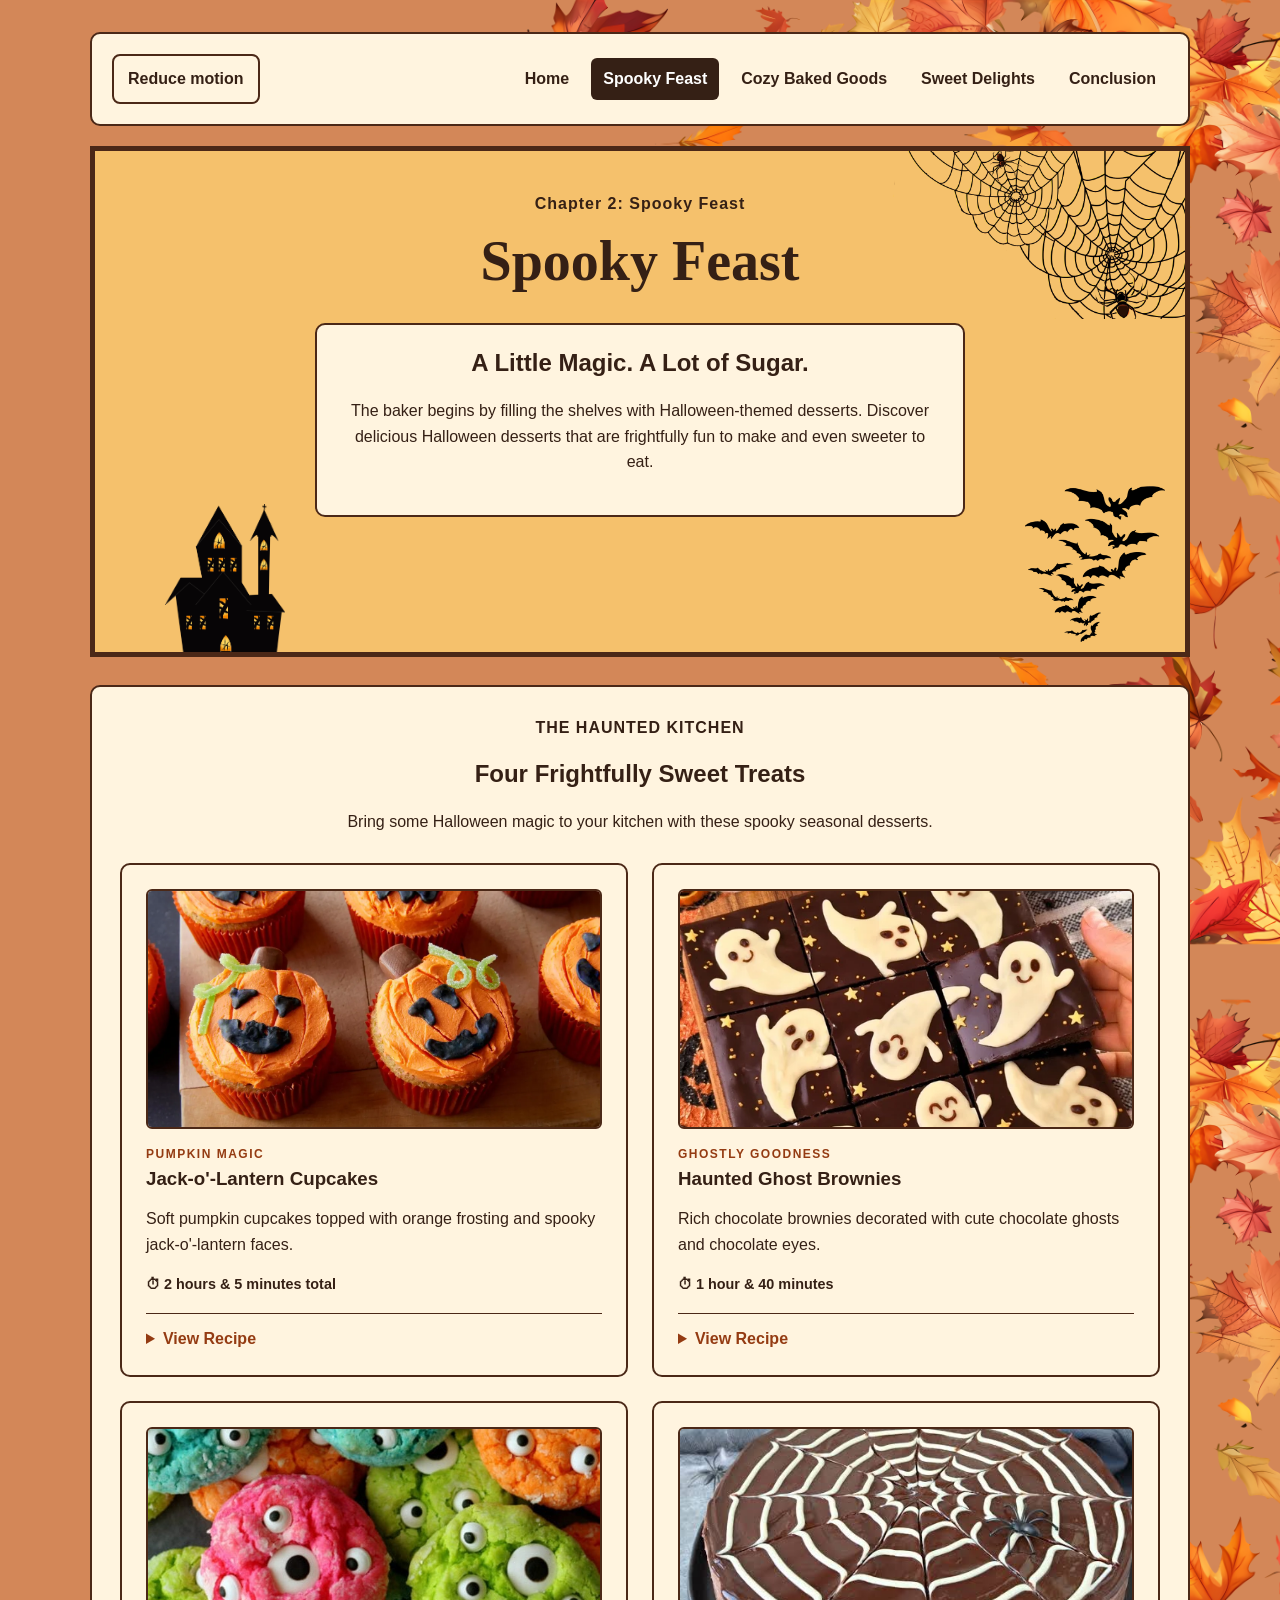
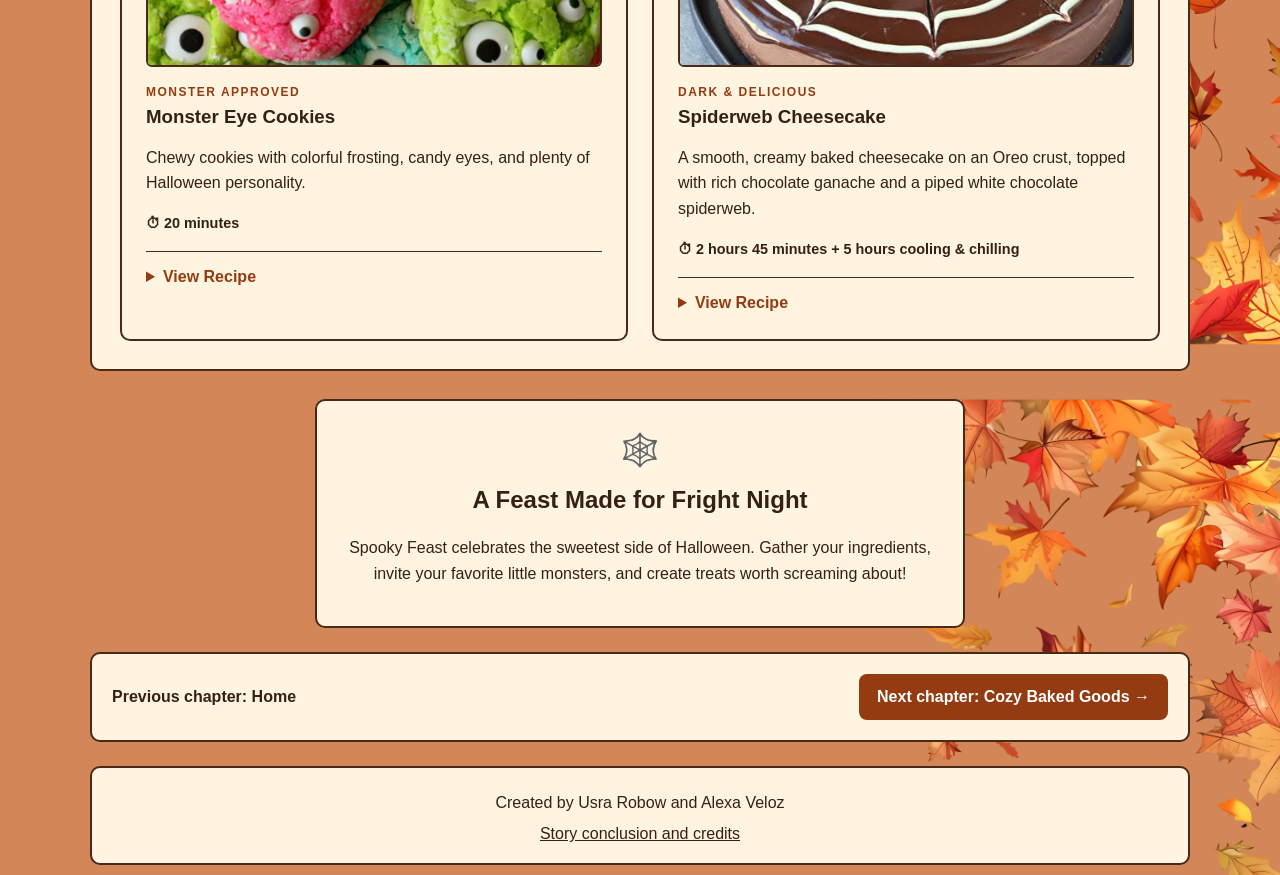
==== spooky_feast.html @ 93a1e476 "Updated code This HTML file introduces a new page titled 'Spooky Feast' featuring Halloween dessert " ====
<!DOCTYPE html>
<html lang="en">
<head>
  <meta charset="UTF-8">
  <meta name="viewport" content="width=device-width, initial-scale=1.0">
  <meta name="description" content="Discover delicious Halloween desserts that are frightfully fun to make and even sweeter to eat.">

  <title>Fall Recipe Studio | Spooky Feast</title>
  <link rel="stylesheet" href="styles.css">
</head>

<body class="home-page">
  <a class="skip-link" href="#main-content">Skip to main content</a>

  <!-- Reduce motion checkbox -->
  <input type="checkbox" id="reduce-motion" class="motion-checkbox">

  <div class="site-wrapper">
    <header class="site-header">
      <label for="reduce-motion" class="motion-control">
        Reduce motion
      </label>

      <nav aria-label="Main navigation">
        <ul class="nav-links">
          <li><a href="index.html">Home</a></li>
          <li><a href="spooky_feast.html" aria-current="page">Spooky Feast</a></li>
          <li><a href="cozy_baked_goods.html">Cozy Baked Goods</a></li>
          <li><a href="sweet_delights.html">Sweet Delights</a></li>
          <li><a href="conclusion.html">Conclusion</a></li>
        </ul>
      </nav>
    </header>

    <main id="main-content" tabindex="-1">
      <section class="home-banner" aria-labelledby="spooky-title">
        <div class="banner-content">
          <p class="chapter-label">Chapter 2: Spooky Feast</p>
          <h1 id="spooky-title">Spooky Feast</h1>

          <div class="intro-box">
            <h2>A Little Magic. A Lot of Sugar.</h2>
            <p>
              The baker begins by filling the shelves with Halloween-themed desserts.
              Discover delicious Halloween desserts that are frightfully fun to make and even sweeter to eat.
            </p>
          </div>
        </div>

        <!-- Haunted House decorations -->
        <img src="images/hauntedhouse.png"
            alt=""
            aria-hidden="true"
            class="banner-hauntedhouse">

        <!-- Bats Animation -->
        <img src="images/bats.png"
            alt=""
            aria-hidden="true"
            class="banner-bats">

        <!-- Spiderwebs decorations -->
        <img src="images/spider_webs.png"
            alt=""
            aria-hidden="true"
            class="banner-spiderwebs">
    
      </section>

      <!-- Recipe collection -->
      <section class="recipe-categories" id="recipes" aria-labelledby="recipes-heading">
        <div class="section-heading" style="text-align: center; margin-bottom: 28px;">
          <p class="chapter-label">THE HAUNTED KITCHEN</p>
          <h2 id="recipes-heading">Four Frightfully Sweet Treats</h2>
          <p class="category-introduction">
            Bring some Halloween magic to your kitchen with these spooky seasonal desserts.
          </p>
        </div>

        <div class="recipe-grid">
          <!-- Recipe 1 -->
          <article class="category-card recipe-card">
            <img
              src="images/pumpkin-cupcakes.jpg"
              alt="Halloween pumpkin cupcakes"
              class="recipe-image"
            >
            <div class="recipe-content">
              <span class="recipe-tag">PUMPKIN MAGIC</span>
              <h3>Jack-o'-Lantern Cupcakes</h3>
              <p>
                Soft pumpkin cupcakes topped with orange
                frosting and spooky jack-o'-lantern faces.
              </p>
              <p class="recipe-time">⏱ 2 hours & 5 minutes total</p>

              <details>
                <summary>View Recipe</summary>
                <h4>Ingredients</h4>
                <h5>Cupcakes:</h5>
                <ul>
                  <li>2 cups granulated sugar</li>
                  <li>2 sticks(16 tablespoons) unsalted butter</li>
                  <li>4 large eggs</li>
                  <li>1 cup milk</li>
                  <li>2 teaspoons pure vanilla extract</li>
                  <li>2 cups all-purpose flour</li>
                  <li>2/3 cups almond flour</li>
                  <li>2 teaspoons baking powder</li>
                  <li>1 teaspoon pumpkin pie spice</li>
                  <li>1 teaspoon kosher salt</li>
                  <li>Orange frosting and chocolate icing</li>
                </ul>
                <h5>Frosting:</h5>
                <ul>
                    <li>2 sticks (16 tablespoons) unsalted butter at room temperature</li>
                    <li>1/4 teaspoon kosher salt</li>
                    <li>2 1/2 cups confectioners' sugar</li>
                    <li>5 tablespoons milk, at room temperature</li>
                    <li>1 teaspoon orange gel food coloring</li>
                </ul>
                <h5>Decorations:</h5>
                <ul>
                    <li>6 chewy candy chocolate rolls, cut into quarters</li>
                    <li>2 green sour gummy belt candies, cut into 1/8-inch strips lengthwise</li>
                </ul>
                <h5>Royal Icing:</h5>
                <ul>
                    <li>2 cups confectioners' sugar</li>
                    <li>1 tablespoon meringue powder</li>
                    <li>2 tablespoons black gel food coloring</li>
                    <li>3 tablespoons water</li>
                </ul>
                <h4>Instructions</h4>
                <ol>
                    <li>Preheat the oven to 350°F (176°C) for the cupcakes. Line two 12-cup muffin tins with orange paper liners.</li>
                    <li>Melt the butter in a small skillet over medium heat; cook and swirl the pan occassionally until the butter browns(around 6-9 minutes).
                        Immediately move the butter to a medium bowl and let cool slightly. Whisk in the eggs, granulated sugar, milk, and vanilla.</li>
                    <li>Whisk the all-purpose and almond flour, baking powder, pumpkin pie spice, and salt in an large bowl. Add the brown butter mixture and 
                        whisk until just combined(do not overmix).</li>
                    <li>Divide the batter among the prepared muffin cups and fill them three quarters of the way. Bake until the tops of the cupcakes sping back 
                        when gently pressed(around 18-22 minutes). Let the cupcakes cool in the pan for 5 minutes, then remove to a rack to cool completely.</li>
                    <li>For the frosting: Beat the salt and butter until smooth and flurry(if using an electric mix, beat on medium-high speed). Reduce the speed 
                        to low and add confectioners' sugar, about 1 cup at a time. Increase the speed after each cup of confectioners' sugar added, beating until 
                fluffy again, scraping down the sides of the bowl occassionally. Add the milk, vanilla, and orange foo coloring and beat until smooth.</li>
                    <li>For the decorations: Pipe the frosting onto the cupcakes with a round pastry tip. Level the cupcake tops with an offset spatula to even and
                        smooth layer. Use a toothpick or small skewer next to create "grooves" in the frosting to look like a pumpkin. Insert one of the chew 
                        chocolate quarter on the top of the cupcakes to look like the stem, and a draped sour gummy belt to look like the vine. Repeat for all remaining
                        cupcakes and candy, then refrigerate untiil the frosting is slightly firm(around 15 minutes).</li>
                    <li>For the royal icing: Whisk together the confectioners' sugar and meringue powder in a large bowl. Add 3 tablespos water and beat until soft,
                        glossy peaks form(using a mixer on medium-hih speed), adding 1 more tablespoon water if necessary(should be thick, but pipable). add black gel food
                        coloring until very black. Cover the bowl with a damp paper towel and plastic wrap to prevent icing from drying out until ready to use (Makes about 
                        1 cup).</li>
                    <li>Transfer the royal icing to a piping bag fitted with a sall round tip. Using the piping bag, pipe jack-o-latern faces on each cuppcake. Set aside until
                        royal icing has set(around 30 minutes)</li>
                </ol>
              </details>
            </div>
          </article>

          <!-- Recipe 2 -->
          <article class="category-card recipe-card">
            <img
              src="images/ghost-brownies.jpg"
              alt="Chocolate brownies decorated as Halloween ghosts"
              class="recipe-image"
            >
            <div class="recipe-content">
              <span class="recipe-tag">GHOSTLY GOODNESS</span>
              <h3>Haunted Ghost Brownies</h3>
              <p>
                Rich chocolate brownies decorated with
                cute chocolate ghosts and chocolate eyes.
              </p>
              <p class="recipe-time">⏱ 1 hour & 40 minutes</p>

              <details>
                <summary>View Recipe</summary>
                <h4>Ingredients</h4>
                <h5>Brownies:</h5>
                <ul>
                  <li>1/2 cups(1 stick) salted butter</li>
                  <li>3/4 cups granulated sugar</li>
                  <li>1/4 cup dark brown sugar, packed</li>
                  <li>2/3 cups semisweet chocolate chips</li>
                  <li>2 eggs, room temperature</li>
                  <li>1 egg yolk or 1/4 pumpkin puree(pumpkin puree will add a moist and velvety texture to brownines while keeping it fudgy)</li>
                  <li>2 teaspoons vanilla extract</li>
                  <li>1/4 unsweetened cocoa powder</li>
                  <li>1/2 teaspoon expresso powder(optional)</li>
                  <li>1/2 teaspoon salt</li>
                  <li>3/4 cups all-purpose flour, sifted</li>
                  <li>Add-ins:1 cup semisweet chocolate chips(or replace with walnuts, almonds or other nuts)</li>
                </ul>
                <h5>Chocolate Ganache:</h5>
                <ul>
                    <li>About 3/4 cups semisweet chocolate chips</li>
                    <li>1/2 heavy cream(add more as needed)</li>
                    <li>Small pinch of salt</li>
                </ul>
                <h5>White Chocolate Ghots:</h5>
                <ul>
                    <li>1/3 cup white chocolate chips</li>
                    <li>2 teaspoons heavy cream</li>
                    <li>3 drops white food coloring(optional)</li>
                </ul>
                <h5>Ghost Eyes and Mouth</h5>
                <ul>
                    <li>1 tablespoon semisweet or dark chocolate</li>
                    <li>1/2 heavy cream</li>
                </ul>
                <h5>Toppings(optional)</h5>
                <ul>
                    <li>Gold or white stars</li>
                    <li>Gold sanding sugar</li>
                    <li>Assorted sprinkles</li>
                </ul>
                <h4>Instructions</h4>
                <ol>
                  <li>Preheat the oven to 350°F (176°C). Grease and line an 8 x 8" baking pan with parchment paper, leaving an overhang for easy removal.</li>
                  <li>In a saucepan over medium-low heat, stir together butter, granulated sugar, brown sugar, and chocolate chips until the butter is alost melted
                    (small chunls are expected).</li>
                  <li>Remove from heat and stir until smooth.(Some suagr granules will remain).</li>
                  <li>Let the mixture cool for 5 minutes, then whisk the vanilla and eggs vigorously for 1 minute. </li>
                  <li>Gently whisl in pumpkin puree, cocoa powder, salt, and expresso powder(if using) until just combined. </li>
                  <li>Add flour and the mix with a large spoon or spatula until just combined.</li>
                  <li>Gently fold in the add-ins, if using</li>
                  <li>Pour the batter into the prepared pan, pushing batter to the corners and smooth the top over.</li>
                  <li>Bake for 15 minutes,then lift the pan up around 3 inches in the oven before letting it drop on the over rack. This helps release air bubbles
                    for a fudgier texture.</li>
                  <li>Let the brownies bake for another 7-13 minutes (or around 19 minutes depending on oven). Brownies are done if the edges are set, there's cracking
                    on the top. and a toothpick halfway between the edge and center comes out with a few moist crumbs(remember that chocolate chips make stick to the toothpicl).</li>
                  <li>Let the brownies cool completely in the pan on the wire rack(around 2 hours).</li>
                  <li>Moving onto the chocolate ganche: place the chocolate chips in a small heatproof bowl.</li>
                  <li>Heat cream in a small spaucepan until steam rises from the suface, the pour it over the chocolate. Add a pinch of salt and let it sit for 5 minutes.</li>
                  <li>Spread the ganache over the cooled brownies, tapping the pan on the counter afterwards to flatten the suface.</li>
                  <li>Let set at a room temperature for around 30 minutes before decorating.</li>
                  <li>Now for the white chocolate ghosts: line a baking sheet with parchment paper and a ghost template.</li>
                  <li>Melt white chocolate chips and heavy cream in the microwave for 30 seconds or more as needed, stirring afterwards until smooth. Add white food coloring if using.</li>
                  <li>Let the ganache cool slightly in the bowl if too liquidy to prevent spreading.</li>
                  <li>Pipe or spoon 1 teaspoon of white chocolate onto the template. Use a toothpick to shape the chocolate into a ghost figure. Let them set for 20 minutes.</li>
                  <li>For the ghost eyes and mouth: melt semisweet chocolate and heavy cream in the microwave for 30 seconds, stirring until smooth.</li>
                  <li>Use a toothpick or piping bag to add eyes and mouths to the ghosts.</li>
                  <li>Cool ghosts in the fridge for 30 minutes or until firm.</li>
                  <li>Finally for the assembly: Carefully peel the ghosts off the parchment paper and place them on the ganche-covered brownies. Add stars and sprinkles for decoration.</li>
                  <li>Chill for 2-3 hours in the fridge, remove from pan, then cut into 9-16 squares(or perferred number of squares).</li>
                  <li>Allow the cut brownies to sit at room temperature for 30 minutes before serving.</li>
                
                </ol>
              </details>
            </div>
          </article>

          <!-- Recipe 3 -->
          <article class="category-card recipe-card">
            <img
              src="images/monster-cookies.jpg"
              alt="Colorful Halloween monster cookies"
              class="recipe-image"
            >
            <div class="recipe-content">
              <span class="recipe-tag">MONSTER APPROVED</span>
              <h3>Monster Eye Cookies</h3>
              <p>
                Chewy cookies with colorful frosting,
                candy eyes, and plenty of Halloween personality.
              </p>
              <p class="recipe-time">⏱ 20 minutes</p>

              <details>
                <summary>View Recipe</summary>
                <h4>Ingredients</h4>
                <ul>
                  <li>1 box white cake mix</li>
                  <li>1/2 cup, softened butter</li>
                  <li>8 ounces cream cheese, softened </li>
                  <li>1 egg</li>
                  <li>Powder sugar</li>
                  <li>Different food coloring of bakers choice.</li>
                  <li>Candy eyes</li>
                </ul>
                <h4>Instructions</h4>
                <ol>
                  <li>Preheat the oven to 350°F (176°C).</li>
                  <li>Beat butter, vanilla, egg and cream cheese together until fluffy.</li>
                  <li>Mix in the cake mix into the batter. Divide the batter afterwards into individual bowls for the amount of colors you want.</li>
                  <li>Add food coloring to each individual bowl and mix until they are all combined. Then let it chill for 30 minutes.</li>
                  <li>Roll into balls and dip in a bowl of powdered sugar.</li>
                  <li>Place the balls on a greased cookie sheet and pat down a bit. Thenplace them to bake for 10-12 minutes..</li>
                  <li>Take the cookies out from the oven and add the candy eyeballs while they're warm. Then let them cool down.</li>
                  <li></li>
                </ol>
              </details>
            </div>
          </article>

<!-- Recipe 4 -->
<article class="category-card recipe-card">
    <img
      src="images/spiderweb-cheesecake.jpg"
      alt="Halloween cheesecake decorated with a chocolate spiderweb"
      class="recipe-image"
    >
    <div class="recipe-content">
      <span class="recipe-tag">DARK & DELICIOUS</span>
      <h3>Spiderweb Cheesecake</h3>
      <p>
        A smooth, creamy baked cheesecake on an Oreo crust, topped
        with rich chocolate ganache and a piped white chocolate spiderweb.
      </p>
      <p class="recipe-time">⏱ 2 hours 45 minutes + 5 hours cooling & chilling</p>

      <details>
        <summary>View Recipe</summary>
        <h4>Ingredients</h4>
        <h5>Crust:</h5>
        <ul>
          <li>2 cups finely crushed Oreo cookies</li>
          <li>3 tablespoons unsalted butter, melted</li>
        </ul>
        <h5>Cheesecake Filling:</h5>
        <ul>
          <li>2 pounds (4 blocks / 32 oz) cream cheese, softened at room temperature</li>
          <li>1 1/3 cups granulated sugar</li>
          <li>4 large eggs, room temperature</li>
          <li>1 tablespoon pure vanilla extract</li>
          <li>1/4 teaspoon salt</li>
          <li>2/3 cup sour cream, room temperature</li>
          <li>2/3 cup heavy whipping cream, room temperature</li>
        </ul>
        <h5>Chocolate Ganache Topping:</h5>
        <ul>
          <li>2 oz bittersweet or dark chocolate, finely chopped</li>
          <li>1/4 cup plus 2 tablespoons heavy whipping cream</li>
        </ul>
        <h5>Spiderweb Piping:</h5>
        <ul>
          <li>1 to 2 oz good quality white chocolate chips or chopped block</li>
        </ul>
        <h4>Instructions</h4>
        <ol>
          <li>Heat oven to 350°F (175°C). Lightly grease a 9-inch springform pan with nonstick spray.</li>
          <li>In a bowl, mix together crushed Oreos and melted butter until completely coated. Firmly press into the bottom of the pan and about 1/2 inch 
            up the sides. Bake for 12–15 minutes until set, then let cool on a wire rack.</li>
          <li>Lower the oven temperature to 325°F (162°C). Using a stand mixer fitted with a paddle, beat cream cheese until light and airy. Add sugar and 
            continue beating on high for 3 minutes.</li>
          <li>Mix in vanilla extract and salt until incorporated. Add the eggs one at a time, beating gently and scraping down the sides after each addition. 
            Mix in the sour cream followed by the heavy cream just until smooth.</li>
          <li>Securely wrap the outside bottom and sides of the springform pan with aluminum foil. Pour batter into the crust, leveling the surface. Set inside 
            a high-sided roasting pan and fill the outer pan with hot water until it reaches halfway up the side of the cheesecake pan.</li>
          <li>Bake for 1.5 hours. Turn the oven off and prop the door open slightly (about 1 inch), leaving the cake inside for another hour. Remove from water 
            bath, loosely tent with foil, and chill in the fridge for at least 4 hours.</li>
          <li>For the ganache: Place chopped bittersweet chocolate in a heatproof bowl. Scald heavy cream in a small saucepan over medium heat, then pour over 
            the chocolate. Let sit for a minute, then whisk until glossy and combined. Melt white chocolate separately in 30-second microwave increments.</li>
          <li>Unmold the chilled cheesecake onto a platter. Spread the dark chocolate ganache smoothly across the top. Pipe white chocolate in concentric rings 
            starting from the center outward. Draw a toothpick or wooden skewer from the center ring toward the outer rim repeatedly to create the web pattern. 
            Chill until set before serving.</li>
        </ol>
      </details>
    </div>
  </article>
        </div>
      </section>

      <!-- About section -->
      <section class="intro-box" style="margin-top: 28px; text-align: center;" id="about">
        <span class="about-icon" style="font-size: 2rem;">🕸️</span>
        <h2 style="margin-top: 10px;">A Feast Made for Fright Night</h2>
        <p>
          Spooky Feast celebrates the sweetest side of Halloween.
          Gather your ingredients, invite your favorite little
          monsters, and create treats worth screaming about!
        </p>
      </section>

      <nav class="chapter-navigation" aria-label="Story progression">
        <p>Previous chapter: Home</p>
        <a href="cozy_baked_goods.html" class="button">
          Next chapter: Cozy Baked Goods →
        </a>
      </nav>
    </main>

    <footer class="site-footer">
      <p>Created by Usra Robow and Alexa Veloz</p>
      <a href="conclusion.html">Story conclusion and credits</a>
    </footer>
  </div>
</body>
</html>
---- styles.css ----
/* Colors */
:root {
  --page-background: #d38758;
  --banner-background: #f5c16c;
  --card-background: #fff4df;
  --accent: #943b12;
  --accent-hover: #702b0d;
  --text-color: #352015;
  --border-color: #4b2817;
}

/* Basic styles */
* {
  box-sizing: border-box;
}

body {
  margin: 0;
  background: var(--page-background);
  color: var(--text-color);
  font-family: Arial, Helvetica, sans-serif;
  line-height: 1.6;
}

.home-page,
.cozy-page,
.sweet-page {
  position: relative;
  isolation: isolate;
  min-height: 100vh;
  padding: 32px 0 10px;
}

/* Leaf background */
.home-page::before,
.cozy-page::before,
.sweet-page::before {
  content: "";
  position: absolute;
  inset: 0;
  z-index: -1;
  background: url("images/leaves.png") repeat-y;
  background-position: right -80px top -28px;
  background-size: auto 1000px;
  pointer-events: none;
}

.site-wrapper {
  width: min(1100px, 88%);
  margin: 0 auto;
}

img {
  display: block;
  max-width: 100%;
}

a {
  color: var(--accent);
}

h1,
h2,
h3 {
  line-height: 1.2;
}

/* Keyboard focus */
a:focus-visible,
input:focus-visible,
.motion-checkbox:focus-visible + .site-wrapper .motion-control {
  outline: 3px solid #171717;
  outline-offset: 5px;
}

.skip-link {
  position: absolute;
  top: 8px;
  left: 8px;
  z-index: 10;
  padding: 10px 16px;
  background: white;
  transform: translateY(-180%);
}

.skip-link:focus {
  transform: translateY(0);
}

/* Reduce motion checkbox */
.motion-checkbox {
  position: absolute;
  width: 1px;
  height: 1px;
  overflow: hidden;
  clip-path: inset(50%);
}

.motion-control {
  display: inline-block;
  padding: 10px 14px;
  border: 2px solid var(--border-color);
  border-radius: 8px;
  font-weight: bold;
  cursor: pointer;
}

.motion-checkbox:checked + .site-wrapper .motion-control {
  background: var(--text-color);
  color: white;
}

/* Cream boxes */
.site-header,
.category-navigation,
.intro-box,
.recipe-categories,
.category-card,
.recipe-card,
.chapter-navigation,
.site-footer,
.recipes-section,
.about-section {
  border: 2px solid var(--border-color);
  border-radius: 10px;
  background: var(--card-background);
}

/* Navigation */
.site-header,
.chapter-navigation {
  display: flex;
  align-items: center;
  justify-content: space-between;
  flex-wrap: wrap;
  gap: 16px;
  padding: 20px;
}

.site-header,
.category-navigation {
  margin-bottom: 20px;
}

.nav-links,
.category-navigation ul {
  display: flex;
  justify-content: center;
  flex-wrap: wrap;
  gap: 10px;
  margin: 0;
  padding: 0;
  list-style: none;
}

.nav-links a,
.category-navigation a {
  display: inline-block;
  padding: 8px 12px;
  border-radius: 6px;
  color: var(--text-color);
  font-weight: bold;
  text-decoration: none;
  transition: background-color 0.3s, color 0.3s;
}

.nav-links a:hover,
.nav-links a:focus-visible,
.category-navigation a:hover,
.category-navigation a:focus-visible {
  background: var(--accent);
  color: white;
}

.nav-links a[aria-current="page"] {
  background: var(--text-color);
  color: white;
}

.category-navigation {
  padding: 12px;
}

/* Banners */
.home-banner {
  position: relative;
  isolation: isolate;
  overflow: hidden;
  padding: 40px 70px 135px;
  border: 5px solid var(--border-color);
  background: var(--banner-background);
}

.banner-content {
  position: relative;
  z-index: 1;
  text-align: center;
}

.chapter-label {
  margin: 0;
  font-weight: bold;
  letter-spacing: 1px;
}

h1 {
  margin: 12px 0 28px;
  font-family: Georgia, "Times New Roman", serif;
  font-size: clamp(2rem, 5vw, 3.5rem);
  animation: heading-fade 1.2s ease-out;
}

.intro-box {
  max-width: 650px;
  margin: 0 auto;
  padding: 24px;
}

.intro-box h2,
.recipe-categories > h2,
.recipes-section h2,
.about-section h2 {
  margin-top: 0;
}

/* Squirrel in the corner */
.banner-squirrel {
  position: absolute;
  bottom: -5px;
  left: 0;
  z-index: 2;
  width: 120px;
  height: auto;
  pointer-events: none;
}

/* Haunted House in the corner*/
.banner-hauntedhouse {
  position: absolute;
  bottom: -5px;
  left: 150;
  z-index: 2;
  width: 120px;
  height: auto;
  pointer-events: none;
}

/* Bat flying loop animation */

.banner-bats {
  position: absolute;
  bottom: 10px;
  right: 20px;
  width: 140px;
  height: auto;
  pointer-events: none;
  transform: scaleX(-1);
  animation: bat-swoop-reverse 6s ease-in-out infinite;
  z-index: 2;
}

@keyframes bat-swoop-reverse {
  0% {
    transform: translate(120px, 0) scale(0.8) scale(X-1) rotate(10deg);
    opacity: 0;
  }
  20% {
    opacity: 1;
  }
  50% {
    transform: translate(-150px, -25px) scale(1.1) scaleX(-1) rotate(-5deg);
  }
  80% {
    opacity: 1;
  }
  100% {
    transform: translate(-450px, 0) scale(0.8) scaleX(-1) rotate(5deg);
    opacity: 0;
  }
}

/* Spiderwebs decoration in the top-right corner of the banner box */
.banner-spiderwebs {
  position: absolute;
  top: 0;
  right: 0;
  width: 300px;
  height: auto;
  pointer-events: none;
  z-index: 2;
}



.banner-hauntedhouse2 {
  position: absolute;
  bottom: -5px;
  left: 150;
  z-index: 2;
  width: 120px;
  height: auto;
  pointer-events: none;
}
/* Buttons */
.button {
  display: inline-block;
  padding: 10px 18px;
  border-radius: 8px;
  background: var(--accent);
  color: white;
  font-weight: bold;
  text-decoration: none;
  transition: background-color 0.3s;
}

.button:hover,
.button:focus-visible {
  background: var(--accent-hover);
}

/* Recipe categories & recipes sections */
.recipe-categories,
.recipes-section {
  margin-top: 28px;
  padding: 28px;
}

.recipe-categories > h2,
.recipes-section .section-heading,
.category-introduction {
  text-align: center;
}

.category-introduction {
  max-width: 720px;
  margin: 0 auto;
}

.category-grid {
  display: grid;
  grid-template-columns: repeat(3, minmax(0, 1fr));
  gap: 24px;
  margin-top: 28px;
}

.recipe-grid {
  display: grid;
  grid-template-columns: repeat(2, minmax(0, 1fr));
  gap: 24px;
  margin-top: 28px;
}

.category-card,
.recipe-card {
  display: flex;
  flex-direction: column;
  align-items: flex-start;
  padding: 24px;
  scroll-margin-top: 24px;
  transition: transform 0.3s, box-shadow 0.3s;
}

.category-card:hover,
.category-card:focus-within,
.recipe-card:hover,
.recipe-card:focus-within {
  transform: translateY(-6px);
  box-shadow: 0 10px 20px rgb(53 32 21 / 20%);
}

.category-card h3,
.recipe-card h3 {
  margin: 0 0 8px 0;
}

.category-card .button {
  margin-top: auto;
}

/* Specific recipe card elements */
.recipe-image {
  display: block;
  width: 100%;
  height: 240px;
  object-fit: cover;
  border-radius: 6px;
  margin-bottom: 16px;
  border: 2px solid var(--border-color);
}

.recipe-content {
  width: 100%;
}

.recipe-tag {
  color: var(--accent);
  font-size: 0.75rem;
  font-weight: bold;
  letter-spacing: 1.5px;
  display: block;
  margin-bottom: 4px;
}

.recipe-time {
  margin-top: 12px;
  font-size: 0.9rem;
  font-weight: bold;
}

details {
  margin-top: 16px;
  border-top: 1px solid var(--border-color);
  padding-top: 12px;
  width: 100%;
}

summary {
  color: var(--accent);
  cursor: pointer;
  font-weight: bold;
}

summary:hover {
  color: var(--accent-hover);
}

details h4{
  margin: 12px 0 6px;
}

details ul,
details ol {
  padding-left: 20px;
  color: var(--text-color);
}

details li {
  margin-bottom: 4px;
}

/* About section styling */
.about-section {
  margin-top: 28px;
  padding: 32px;
  text-align: center;
}

.about-icon {
  font-size: 2rem;
}

.about-section p {
  max-width: 650px;
  margin: 10px auto 0;
}

/* Chapter links and footer */
.chapter-navigation {
  margin: 24px 0;
}

.chapter-navigation p {
  margin: 0;
  font-weight: bold;
}

.site-footer {
  padding: 16px;
  text-align: center;
}

.site-footer p {
  margin: 6px 0;
}

.site-footer a {
  color: var(--text-color);
}

/* Bottom pumpkins */
.pumpkin-corners {
  display: flex;
  justify-content: space-between;
  gap: 20px;
  margin-top: 20px;
  padding: 0 10px;
}

.pumpkin-pair {
  display: flex;
  align-items: flex-end;
  gap: 4px;
}

.pumpkin-decoration {
  flex-shrink: 0;
  animation: pumpkin-bob 4s ease-in-out infinite;
}

.pumpkin-large {
  width: 100px;
}

.pumpkin-small {
  width: 65px;
  animation-delay: -2s;
}

.pumpkin-image {
  width: 100%;
  height: auto;
  transition: transform 0.3s;
}

.pumpkin-image:hover {
  transform: rotate(8deg);
}

/* Animations */
@keyframes heading-fade {
  from {
    opacity: 0;
    transform: translateY(-15px);
  }
  to {
    opacity: 1;
    transform: translateY(0);
  }
}

@keyframes pumpkin-bob {
  0%, 100% {
    transform: translateY(0);
  }
  50% {
    transform: translateY(-10px);
  }
}

/* Tablet screens */
@media (max-width: 900px) {
  .site-header {
    justify-content: center;
  }

  .category-grid,
  .recipe-grid {
    grid-template-columns: repeat(2, minmax(0, 1fr));
  }
}

/* Phone screens */
@media (max-width: 600px) {
  .home-page,
  .cozy-page,
  .sweet-page {
    padding-top: 20px;
  }

  .site-wrapper {
    width: 92%;
  }

  .home-page::before,
  .cozy-page::before,
  .sweet-page::before {
    background-position: right -32px top -20px;
    background-size: auto 700px;
  }

  .site-header,
  .intro-box {
    padding: 16px;
  }

  .nav-links {
    gap: 4px;
  }

  .nav-links a {
    padding: 8px;
  }

  .home-banner {
    padding: 28px 32px 105px;
  }

  .banner-squirrel {
    width: 85px;
  }

  .recipe-categories,
  .recipes-section {
    padding: 20px 16px;
  }

  .category-grid,
  .recipe-grid {
    grid-template-columns: 1fr;
    gap: 18px;
  }

  .category-card,
  .recipe-card {
    padding: 20px;
  }

  .chapter-navigation {
    justify-content: center;
    text-align: center;
  }

  .pumpkin-large {
    width: 65px;
  }

  .pumpkin-small {
    width: 42px;
  }
}

/* Turn off motion when checked */
#reduce-motion:checked ~ .site-wrapper *,
#reduce-motion:checked ~ .pumpkin-corners * {
  animation: none !important;
  transition: none !important;
}

#reduce-motion:checked ~ .site-wrapper .category-card,
#reduce-motion:checked ~ .site-wrapper .recipe-card,
#reduce-motion:checked ~ .pumpkin-corners .pumpkin-image {
  transform: none;
}

/* Follow the device motion setting */
@media (prefers-reduced-motion: reduce) {
  *,
  *::before,
  *::after {
    animation: none !important;
    transition: none !important;
  }

  .category-card:hover,
  .category-card:focus-within,
  .recipe-card:hover,
  .recipe-card:focus-within,
  .pumpkin-image:hover {
    transform: none;
  }
}
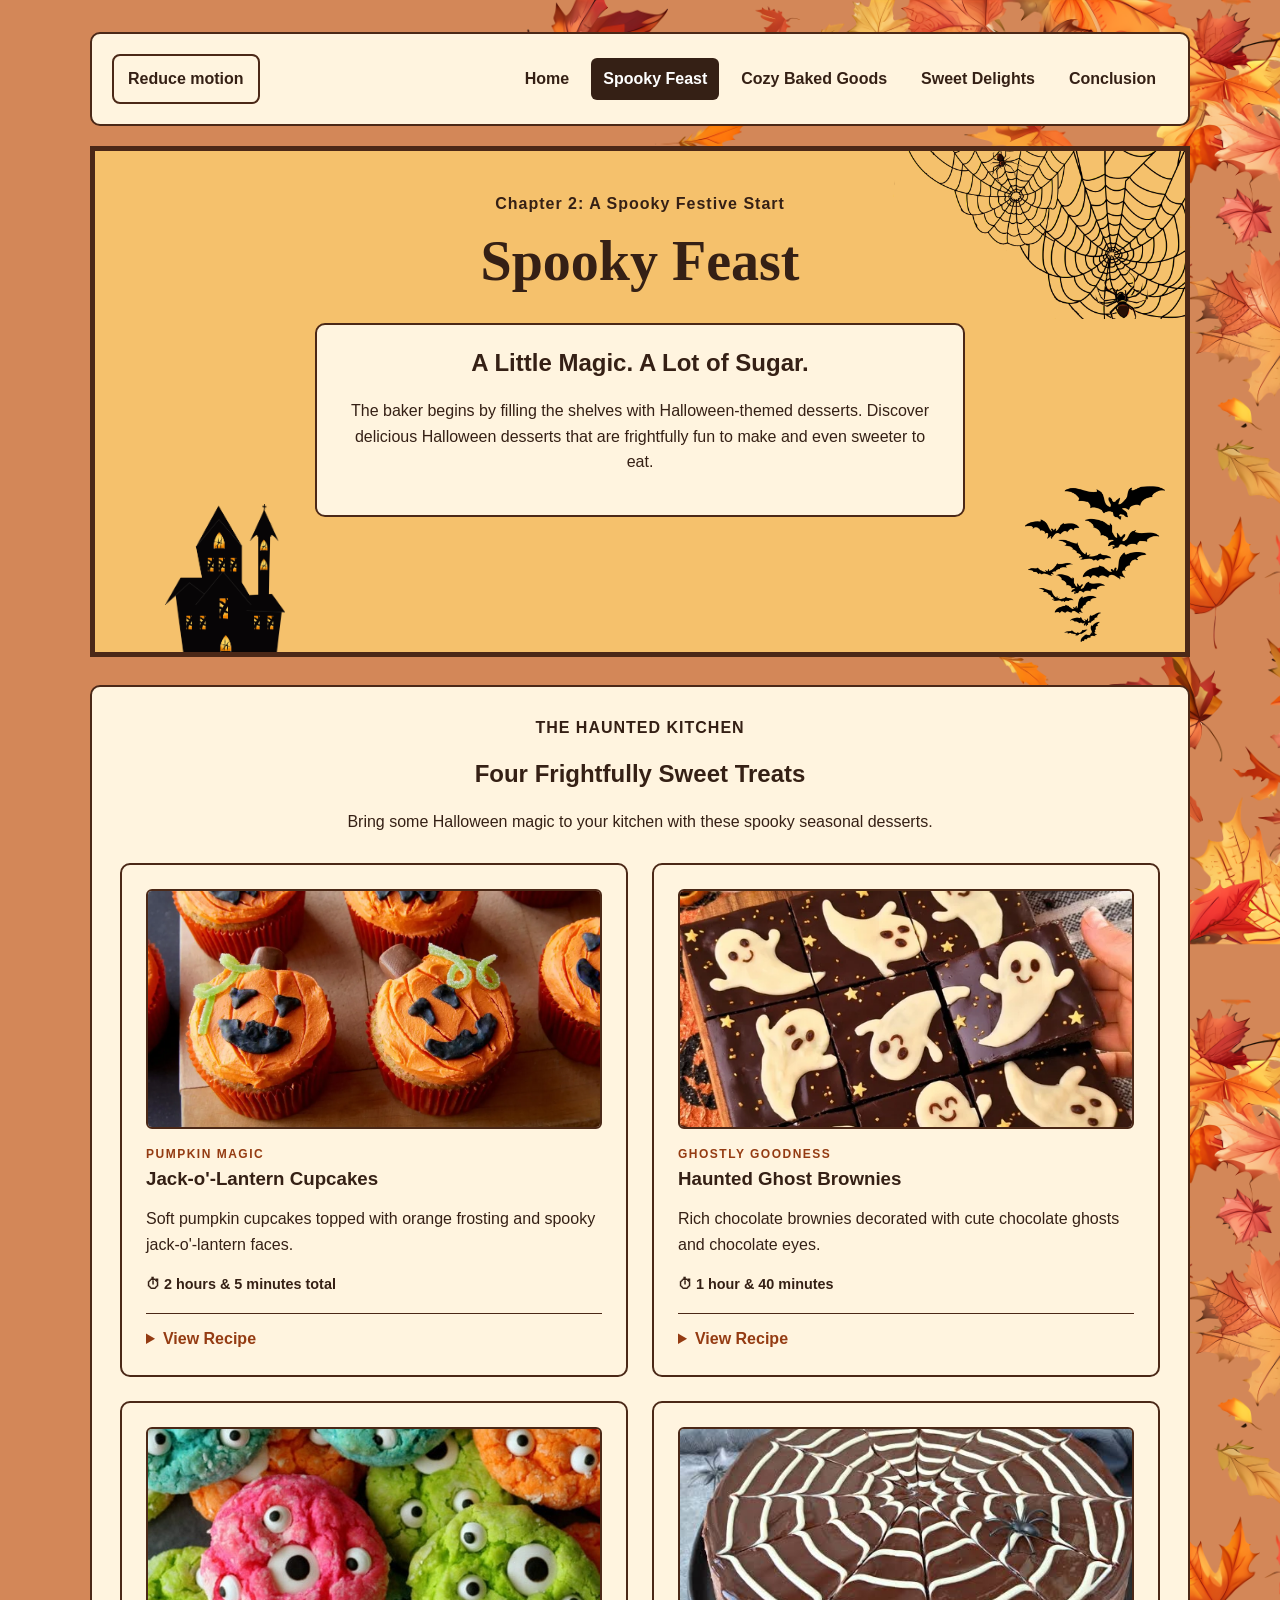
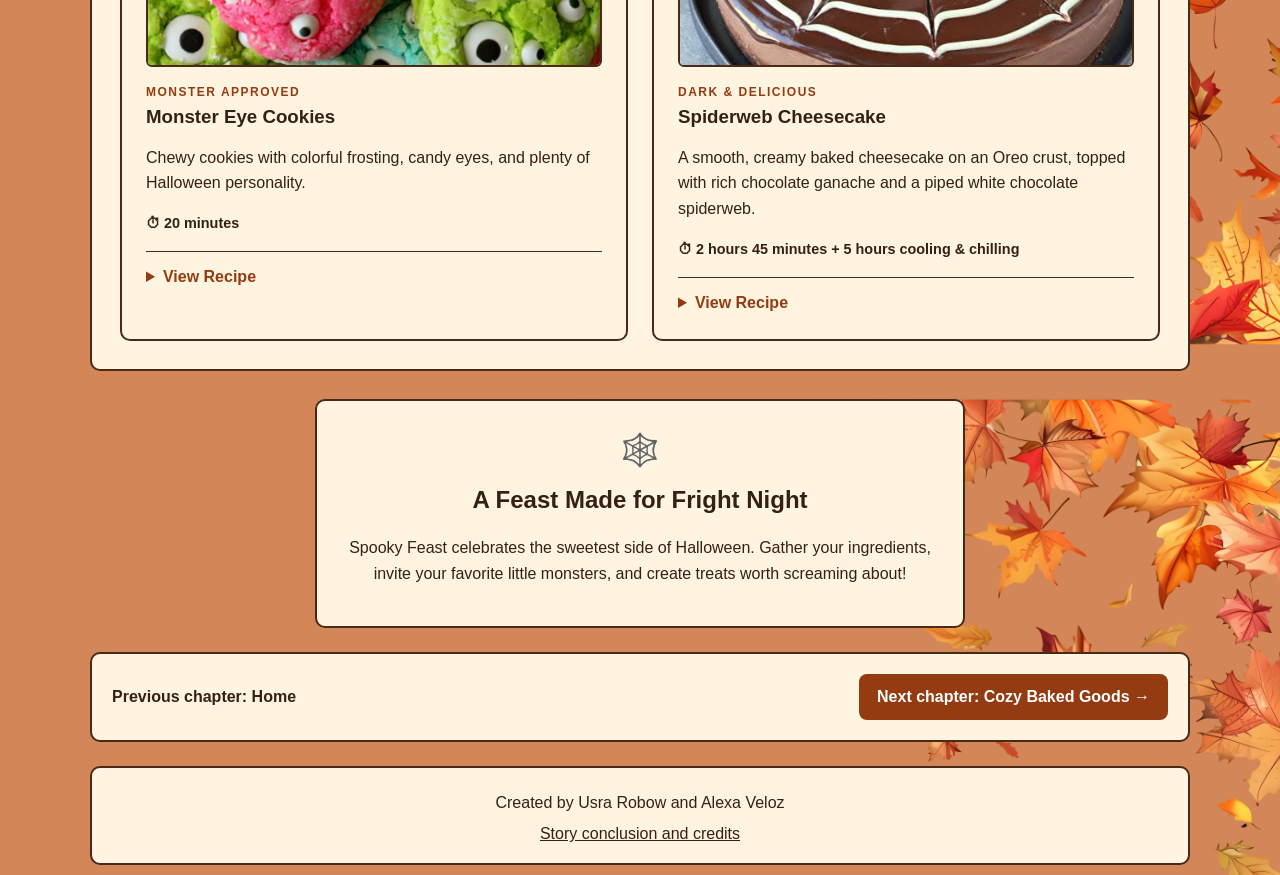
==== commit e63b66b4: "Updated code" ====
--- a/spooky_feast.html
+++ b/spooky_feast.html
@@ -35,7 +35,7 @@
     <main id="main-content" tabindex="-1">
       <section class="home-banner" aria-labelledby="spooky-title">
         <div class="banner-content">
-          <p class="chapter-label">Chapter 2: Spooky Feast</p>
+          <p class="chapter-label">Chapter 2: A Spooky Festive Start</p>
           <h1 id="spooky-title">Spooky Feast</h1>
 
           <div class="intro-box">
--- a/styles.css
+++ b/styles.css
@@ -649,3 +649,26 @@
     transform: none;
   }
 }
+/* Conclusion sources */
+#recipe-sources,
+#image-credits {
+  scroll-margin-top: 24px;
+}
+
+#recipe-sources .category-card {
+  min-width: 0;
+}
+
+#recipe-sources ul {
+  margin: 16px 0 0;
+  padding-left: 20px;
+}
+
+#recipe-sources li {
+  margin-bottom: 16px;
+  overflow-wrap: anywhere;
+}
+
+#recipe-sources li:last-child {
+  margin-bottom: 0;
+}
